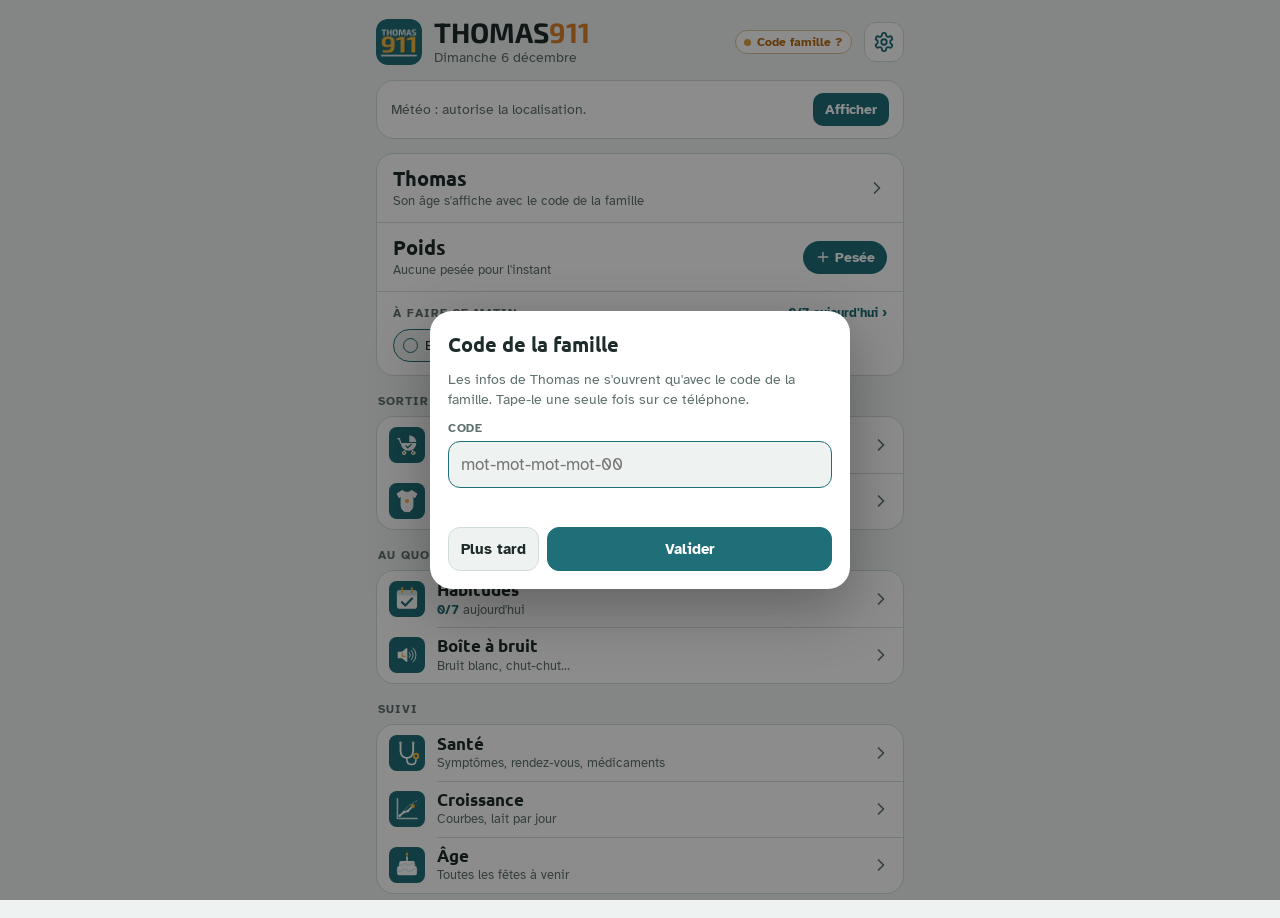
==== index.html @ 3ed64a93 "Accueil : écrans en listes compactes, icône à gauche Chaque rubrique (Sortir, Au quotidien, Suivi) d" ====
<!doctype html>
<html lang="fr">
<head>
<meta charset="utf-8">
<!-- Data only goes to the family's Supabase project and the weather service; no page address leaks to the sites it links to;
     search engines are asked not to index the app -->
<meta http-equiv="Content-Security-Policy" content="default-src 'self'; script-src 'self' 'unsafe-inline'; style-src 'self' 'unsafe-inline'; img-src 'self' data: blob:; font-src 'self'; connect-src 'self' https://vvkkxphkyjejyhbcdcuw.supabase.co https://api.open-meteo.com; media-src 'self' blob: data:; worker-src 'self'; manifest-src 'self'; object-src 'none'; base-uri 'self'; form-action 'self'">
<meta name="referrer" content="no-referrer">
<meta name="robots" content="noindex, nofollow">
<meta name="viewport" content="width=device-width, initial-scale=1, maximum-scale=1, user-scalable=no, viewport-fit=cover">
<meta name="theme-color" content="#EEF3F1" media="(prefers-color-scheme: light)">
<meta name="theme-color" content="#111A19" media="(prefers-color-scheme: dark)">
<meta name="mobile-web-app-capable" content="yes">
<meta name="apple-mobile-web-app-capable" content="yes">
<meta name="apple-mobile-web-app-title" content="THOMAS911">
<link rel="manifest" href="manifest.webmanifest">
<link rel="icon" href="icon-192.png">
<link rel="apple-touch-icon" href="apple-touch-icon.png">
<!-- iPhone launch screens (taken when the app is added to the home screen) -->
<link rel="apple-touch-startup-image" media="(device-width: 440px) and (device-height: 956px) and (-webkit-device-pixel-ratio: 3) and (orientation: portrait) and (prefers-color-scheme: light)" href="splash/splash-440x956@3-light.png">
<link rel="apple-touch-startup-image" media="(device-width: 440px) and (device-height: 956px) and (-webkit-device-pixel-ratio: 3) and (orientation: portrait) and (prefers-color-scheme: dark)" href="splash/splash-440x956@3-dark.png">
<link rel="apple-touch-startup-image" media="(device-width: 430px) and (device-height: 932px) and (-webkit-device-pixel-ratio: 3) and (orientation: portrait) and (prefers-color-scheme: light)" href="splash/splash-430x932@3-light.png">
<link rel="apple-touch-startup-image" media="(device-width: 430px) and (device-height: 932px) and (-webkit-device-pixel-ratio: 3) and (orientation: portrait) and (prefers-color-scheme: dark)" href="splash/splash-430x932@3-dark.png">
<link rel="apple-touch-startup-image" media="(device-width: 402px) and (device-height: 874px) and (-webkit-device-pixel-ratio: 3) and (orientation: portrait) and (prefers-color-scheme: light)" href="splash/splash-402x874@3-light.png">
<link rel="apple-touch-startup-image" media="(device-width: 402px) and (device-height: 874px) and (-webkit-device-pixel-ratio: 3) and (orientation: portrait) and (prefers-color-scheme: dark)" href="splash/splash-402x874@3-dark.png">
<link rel="apple-touch-startup-image" media="(device-width: 393px) and (device-height: 852px) and (-webkit-device-pixel-ratio: 3) and (orientation: portrait) and (prefers-color-scheme: light)" href="splash/splash-393x852@3-light.png">
<link rel="apple-touch-startup-image" media="(device-width: 393px) and (device-height: 852px) and (-webkit-device-pixel-ratio: 3) and (orientation: portrait) and (prefers-color-scheme: dark)" href="splash/splash-393x852@3-dark.png">
<link rel="apple-touch-startup-image" media="(device-width: 428px) and (device-height: 926px) and (-webkit-device-pixel-ratio: 3) and (orientation: portrait) and (prefers-color-scheme: light)" href="splash/splash-428x926@3-light.png">
<link rel="apple-touch-startup-image" media="(device-width: 428px) and (device-height: 926px) and (-webkit-device-pixel-ratio: 3) and (orientation: portrait) and (prefers-color-scheme: dark)" href="splash/splash-428x926@3-dark.png">
<link rel="apple-touch-startup-image" media="(device-width: 390px) and (device-height: 844px) and (-webkit-device-pixel-ratio: 3) and (orientation: portrait) and (prefers-color-scheme: light)" href="splash/splash-390x844@3-light.png">
<link rel="apple-touch-startup-image" media="(device-width: 390px) and (device-height: 844px) and (-webkit-device-pixel-ratio: 3) and (orientation: portrait) and (prefers-color-scheme: dark)" href="splash/splash-390x844@3-dark.png">
<link rel="apple-touch-startup-image" media="(device-width: 375px) and (device-height: 812px) and (-webkit-device-pixel-ratio: 3) and (orientation: portrait) and (prefers-color-scheme: light)" href="splash/splash-375x812@3-light.png">
<link rel="apple-touch-startup-image" media="(device-width: 375px) and (device-height: 812px) and (-webkit-device-pixel-ratio: 3) and (orientation: portrait) and (prefers-color-scheme: dark)" href="splash/splash-375x812@3-dark.png">
<link rel="apple-touch-startup-image" media="(device-width: 414px) and (device-height: 896px) and (-webkit-device-pixel-ratio: 3) and (orientation: portrait) and (prefers-color-scheme: light)" href="splash/splash-414x896@3-light.png">
<link rel="apple-touch-startup-image" media="(device-width: 414px) and (device-height: 896px) and (-webkit-device-pixel-ratio: 3) and (orientation: portrait) and (prefers-color-scheme: dark)" href="splash/splash-414x896@3-dark.png">
<link rel="apple-touch-startup-image" media="(device-width: 414px) and (device-height: 896px) and (-webkit-device-pixel-ratio: 2) and (orientation: portrait) and (prefers-color-scheme: light)" href="splash/splash-414x896@2-light.png">
<link rel="apple-touch-startup-image" media="(device-width: 414px) and (device-height: 896px) and (-webkit-device-pixel-ratio: 2) and (orientation: portrait) and (prefers-color-scheme: dark)" href="splash/splash-414x896@2-dark.png">
<link rel="apple-touch-startup-image" media="(device-width: 375px) and (device-height: 667px) and (-webkit-device-pixel-ratio: 2) and (orientation: portrait) and (prefers-color-scheme: light)" href="splash/splash-375x667@2-light.png">
<link rel="apple-touch-startup-image" media="(device-width: 375px) and (device-height: 667px) and (-webkit-device-pixel-ratio: 2) and (orientation: portrait) and (prefers-color-scheme: dark)" href="splash/splash-375x667@2-dark.png">
<link rel="stylesheet" href="common.css">
<title>THOMAS911</title>
<style>
.brand { display: flex; align-items: center; gap: 12px; padding-top: 4px; }
.brand img { width: 46px; height: 46px; border-radius: 12px; flex: none; }
/* Name as a logo: THOMAS911 in one word, the colour change sets 911 apart */
.brand h1 { font-family: "Exo 2", system-ui, sans-serif; font-weight: 700; font-size: 1.75rem; line-height: 1.05; margin: 0; white-space: nowrap; }
.brand h1 b { color: #d9822b; font-weight: inherit; }
.brand p { margin: 2px 0 0; color: var(--muted); font-size: 0.85rem; }
.brand p::first-letter { text-transform: uppercase; }
.brand .sync-slot { margin-left: auto; display: flex; }
.gear { width: 40px; height: 40px; border-radius: 12px; display: inline-flex; align-items: center; justify-content: center; flex: none;
  color: var(--accent); background: var(--surface); border: 1px solid var(--line); }
.gear svg { width: 22px; height: 22px; }

/* Celebration day banner */
:root { --gold-soft: #fbead2; }
@media (prefers-color-scheme: dark) { :root:not([data-theme="light"]) { --gold-soft: #3a2e1a; } }
:root[data-theme="dark"] { --gold-soft: #3a2e1a; }
.fete { display: flex; align-items: center; gap: 14px; color: inherit; text-decoration: none; padding: 14px 16px;
  background: linear-gradient(135deg, var(--gold-soft), var(--accent-soft)); border-color: transparent; }
.fete img { width: 46px; height: 46px; flex: none; animation: wiggle 2.4s ease-in-out infinite; }
.fete .txt { flex: 1; min-width: 0; }
.fete b { display: block; font-family: var(--font-display); font-weight: 800; font-size: 1.1rem; line-height: 1.2; }
.fete span { color: var(--muted); font-size: 0.85rem; }
@keyframes wiggle { 0%, 70%, 100% { transform: rotate(0); } 76% { transform: rotate(-9deg); } 84% { transform: rotate(8deg); } 92% { transform: rotate(-4deg); } }
@media (prefers-reduced-motion: reduce) { .fete img { animation: none; } }

/* Weather, one line (the full forecast is one tap away) */
.wx { display: block; color: inherit; text-decoration: none; padding: 12px 14px; }
.wx-row { display: flex; align-items: center; gap: 12px; }
.wx-row svg.ic { width: 36px; height: 36px; color: var(--accent); stroke-width: 1.7; flex: none; }
.wx-temp { font-family: var(--font-display); font-weight: 800; font-size: 1.9rem; line-height: 1; font-variant-numeric: tabular-nums; }
.wx-txt { flex: 1; min-width: 0; line-height: 1.25; }
.wx-txt b { display: block; font-size: 0.95rem; }
.wx-txt span { color: var(--muted); font-size: 0.8rem; font-variant-numeric: tabular-nums; }
.wx .go { width: 20px; height: 20px; color: var(--muted); flex: none; }
.alerts { display: flex; flex-direction: column; gap: 4px; margin-top: 10px; }
.alerts:empty { display: none; }
.alert { display: flex; align-items: center; gap: 8px; padding: 7px 10px; border-radius: 10px; background: var(--accent-soft);
  color: var(--accent); font-weight: 700; font-size: 0.84rem; }
.alert svg { width: 17px; height: 17px; flex: none; }
.alert span { font-weight: 400; color: var(--muted); }
.wx-empty { display: flex; align-items: center; justify-content: space-between; gap: 10px; color: var(--muted); font-size: 0.88rem; }
.wx-empty button { font: inherit; font-weight: 700; color: var(--accent-ink); background: var(--accent); border: 0; border-radius: 10px; padding: 8px 12px; flex: none; }

/* Thomas today */
.now { display: flex; flex-direction: column; gap: 0; padding: 0; overflow: hidden; }
.now > * { padding: 13px 16px; }
.now > * + * { border-top: 1px solid var(--line); }
.now a.row { display: flex; align-items: center; gap: 12px; color: inherit; text-decoration: none; }
.now .row .txt { flex: 1; min-width: 0; }
.now .big { display: block; font-family: var(--font-display); font-weight: 800; font-size: 1.25rem; line-height: 1.15; }
.now .sub { display: block; color: var(--muted); font-size: 0.84rem; margin-top: 2px; font-variant-numeric: tabular-nums; }
.now .sub b { color: var(--accent); }
.now .pct { font-family: var(--font-display); font-weight: 800; font-size: 0.9rem; color: var(--accent); background: var(--accent-soft); border-radius: 999px; padding: 2px 9px; margin-left: 6px; vertical-align: 2px; }
.now .wrow { display: flex; align-items: center; gap: 12px; }
.now .wrow > a.txt { color: inherit; text-decoration: none; flex: 1; min-width: 0; }
.now .go { width: 20px; height: 20px; color: var(--muted); flex: none; }
.weigh { font: inherit; font-weight: 800; font-size: 0.85rem; color: var(--accent-ink); background: var(--accent); border-radius: 999px; padding: 8px 12px;
  text-decoration: none; display: inline-flex; align-items: center; gap: 4px; flex: none; }
.weigh svg { width: 16px; height: 16px; }
.todo-head { display: flex; justify-content: space-between; align-items: baseline; gap: 8px; }
.todo-head .label { margin: 0; }
.todo-head a { font-size: 0.8rem; font-weight: 700; color: var(--accent); text-decoration: none; }
.todo { display: flex; flex-wrap: wrap; gap: 6px; margin-top: 8px; }
.todo button { font: inherit; font-size: 0.88rem; color: var(--ink); background: var(--bg); border: 1.5px solid var(--accent); border-radius: 999px;
  padding: 7px 12px 7px 9px; display: inline-flex; align-items: center; gap: 7px; cursor: pointer; transition: background .15s, color .15s, opacity .3s, transform .3s; }
.todo button::before { content: ""; width: 15px; height: 15px; border-radius: 50%; border: 1.5px solid var(--accent); flex: none; box-sizing: border-box; }
.todo button small { font-size: 0.75rem; color: var(--muted); margin-left: 2px; }
.todo button.late small { color: #b36b12; font-weight: 700; }
.todo button.done { background: var(--accent); color: var(--accent-ink); }
.todo button.done small { color: var(--accent-ink); }
.todo button.done::before { background: var(--accent-ink); border-color: var(--accent-ink); }
.todo button.gone { opacity: 0; transform: scale(.9); }
.alldone { color: var(--muted); font-size: 0.88rem; margin-top: 6px; }
.alldone b { color: var(--accent); }

/* Screens, by kind of moment: one card per moment, one row per screen (its icon on the left, what it says on the right),
   rows parted by a thin line that starts after the icons */
.group { font-size: 0.72rem; font-weight: 700; text-transform: uppercase; letter-spacing: 0.08em; color: var(--muted); margin: 4px 2px -6px; }
.list { padding: 0; overflow: hidden; }
.tile { display: flex; align-items: center; gap: 12px; color: inherit; text-decoration: none; padding: 9px 12px; position: relative; transition: background .15s; }
.tile + .tile::before { content: ""; position: absolute; top: 0; left: 60px; right: 0; border-top: 1px solid var(--line); }
.tile .ico { width: 36px; height: 36px; flex: none; }
.tile > span { flex: 1; min-width: 0; }
.tile .go { width: 20px; height: 20px; color: var(--muted); flex: none; }
.tile strong { display: block; font-family: var(--font-display); font-weight: 800; font-size: 1.05rem; line-height: 1.15; }
.tile .sub { display: block; color: var(--muted); font-size: 0.8rem; line-height: 1.3; margin-top: 2px; font-variant-numeric: tabular-nums; }
.tile .sub b { color: var(--accent); }
.now a.row:active { transform: scale(0.985); }
.tile:active { background: color-mix(in srgb, var(--accent) 12%, transparent); }
.now .sub b.late { color: #b36b12; }
@media (prefers-color-scheme: dark) { :root:not([data-theme="light"]) .now .sub b.late { color: #f0b860; } }
</style>
</head>
<body>
<div class="wrap">
  <header class="brand">
    <img src="icon-192.png" alt="">
    <div>
      <h1 class="logo" aria-label="THOMAS911">THOMAS<b>911</b></h1>
      <p id="today"></p>
    </div>
    <span class="sync-slot"></span>
    <a class="gear" href="reglages.html" aria-label="Réglages"><svg class="i" viewBox="0 0 24 24" aria-hidden="true"><path d="M12.2 2h-.4a2 2 0 0 0-2 2v.2a2 2 0 0 1-1 1.7l-.4.3a2 2 0 0 1-2 0l-.2-.1a2 2 0 0 0-2.7.7l-.2.4a2 2 0 0 0 .7 2.7l.2.1a2 2 0 0 1 1 1.7v.5a2 2 0 0 1-1 1.8l-.2.1a2 2 0 0 0-.7 2.7l.2.4a2 2 0 0 0 2.7.7l.2-.1a2 2 0 0 1 2 0l.4.3a2 2 0 0 1 1 1.7v.2a2 2 0 0 0 2 2h.4a2 2 0 0 0 2-2v-.2a2 2 0 0 1 1-1.7l.4-.3a2 2 0 0 1 2 0l.2.1a2 2 0 0 0 2.7-.7l.2-.4a2 2 0 0 0-.7-2.7l-.2-.1a2 2 0 0 1-1-1.8v-.5a2 2 0 0 1 1-1.7l.2-.1a2 2 0 0 0 .7-2.7l-.2-.4a2 2 0 0 0-2.7-.7l-.2.1a2 2 0 0 1-2 0l-.4-.3a2 2 0 0 1-1-1.7V4a2 2 0 0 0-2-2Z M12 15a3 3 0 1 0 0-6 3 3 0 0 0 0 6Z"/></svg></a>
  </header>

  <a class="card fete" id="fete" href="age.html#fete" hidden></a>

  <a class="card wx" id="wxCard" href="meteo.html" aria-live="polite">
    <div class="wx-empty" id="wxEmpty">
      <span>Météo : autorise la localisation.</span>
      <button type="button" id="wxAsk">Afficher</button>
    </div>
    <div id="wxBody" hidden>
      <div class="wx-row">
        <span id="wxIcon"></span>
        <span class="wx-temp" id="wxTemp"></span>
        <span class="wx-txt"><b id="wxDesc"></b><span id="wxSub"></span></span>
        <svg class="i go" viewBox="0 0 24 24" aria-hidden="true"><path d="M9 18l6-6-6-6"/></svg>
      </div>
      <div class="alerts" id="wxAlerts"></div>
    </div>
  </a>

  <section class="card now" aria-label="Thomas aujourd'hui">
    <a class="row" href="age.html">
      <span class="txt"><span class="big" id="ageBig"></span><span class="sub" id="ageSub"></span></span>
      <svg class="i go" viewBox="0 0 24 24" aria-hidden="true"><path d="M9 18l6-6-6-6"/></svg>
    </a>
    <div class="wrow">
      <a class="txt" href="croissance.html"><span class="big" id="wBig">Poids</span><span class="sub" id="wSub">Aucune pesée pour l'instant</span></a>
      <a class="weigh" href="croissance.html#pesee" data-buzz><svg class="i" viewBox="0 0 24 24" aria-hidden="true"><path d="M12 5v14M5 12h14"/></svg>Pesée</a>
    </div>
    <div class="wrow" id="hRow" hidden>
      <a class="txt" href="sante.html"><span class="big" id="hBig"></span><span class="sub" id="hSub"></span></a>
      <a class="weigh" id="hNote" href="sante.html#noter" data-buzz><svg class="i" viewBox="0 0 24 24" aria-hidden="true"><path d="M12 5v14M5 12h14"/></svg>Noter</a>
    </div>
    <div>
      <div class="todo-head"><div class="label" id="todoTitle">À faire</div><a href="habitudes.html" id="todoCount"></a></div>
      <div class="todo" id="todo"></div>
      <p class="alldone" id="allDone" hidden></p>
    </div>
  </section>

  <div class="group">Sortir</div>
  <div class="card list">
    <a class="tile" href="checklist.html"><img class="ico" src="icon-poussette.svg" alt=""><span><strong>Checklist</strong><span class="sub" id="checkSub">Avant de partir</span></span><svg class="i go" viewBox="0 0 24 24" aria-hidden="true"><path d="M9 18l6-6-6-6"/></svg></a>
    <a class="tile" href="habiller.html"><img class="ico" src="icon-habiller.svg" alt=""><span><strong>Habiller</strong><span class="sub">Dedans, dodo, dehors</span></span><svg class="i go" viewBox="0 0 24 24" aria-hidden="true"><path d="M9 18l6-6-6-6"/></svg></a>
  </div>
  <div class="group">Au quotidien</div>
  <div class="card list">
    <a class="tile" href="habitudes.html"><img class="ico" src="icon-habitudes.svg" alt=""><span><strong>Habitudes</strong><span class="sub" id="habSub">Bouche, rééducation, bain</span></span><svg class="i go" viewBox="0 0 24 24" aria-hidden="true"><path d="M9 18l6-6-6-6"/></svg></a>
    <a class="tile" href="bruit.html"><img class="ico" src="icon-bruit.svg" alt=""><span><strong>Boîte à bruit</strong><span class="sub" id="noiseSub">Bruit blanc, chut-chut…</span></span><svg class="i go" viewBox="0 0 24 24" aria-hidden="true"><path d="M9 18l6-6-6-6"/></svg></a>
  </div>
  <div class="group">Suivi</div>
  <div class="card list">
    <a class="tile" href="sante.html"><img class="ico" src="icon-sante.svg" alt=""><span><strong>Santé</strong><span class="sub" id="santeSub">Symptômes, rendez-vous, médicaments</span></span><svg class="i go" viewBox="0 0 24 24" aria-hidden="true"><path d="M9 18l6-6-6-6"/></svg></a>
    <a class="tile" href="croissance.html"><img class="ico" src="icon-croissance.svg" alt=""><span><strong>Croissance</strong><span class="sub">Courbes, lait par jour</span></span><svg class="i go" viewBox="0 0 24 24" aria-hidden="true"><path d="M9 18l6-6-6-6"/></svg></a>
    <a class="tile" href="age.html"><img class="ico" src="icon-age.svg" alt=""><span><strong>Âge</strong><span class="sub">Toutes les fêtes à venir</span></span><svg class="i go" viewBox="0 0 24 24" aria-hidden="true"><path d="M9 18l6-6-6-6"/></svg></a>
  </div>
</div>

<script src="config.js"></script>
<script src="famille.js"></script>
<script src="pastille.js"></script>
<script src="sync.js"></script>
<script src="weather.js"></script>
<script src="habits.js"></script>
<script src="thomas.js"></script>
<script src="who-boys.js"></script>
<script src="growth.js"></script>
<script src="sante.js"></script>
<script>
const $ = (id) => document.getElementById(id);
const nf = Growth.nf;

// ---------- Thomas today: age and next party, last weight, what's left to tick ----------
function renderAge() {
  if (!Thomas.known) { // the date of birth comes with the family code
    $("ageBig").textContent = "Thomas"; $("ageSub").textContent = "Son âge s'affiche avec le code de la famille"; $("fete").hidden = true; return;
  }
  const a = Thomas.age(), n = Thomas.upcoming(1)[0], inDays = Thomas.daysBetween(Thomas.today(), n.day);
  $("ageBig").textContent = `Thomas a ${a.text.days}`;
  $("ageSub").innerHTML = `<b>${Thomas.short()}</b> · ${n.title} ${inDays === 1 ? "demain" : `dans ${inDays} jours`}`;
  const list = Thomas.on();
  $("fete").hidden = !list.length;
  if (list.length) $("fete").innerHTML = `<img src="icon-age.svg" alt=""><span class="txt"><b>Aujourd'hui, Thomas a ${list.map((m) => m.title).join(" et ")} !</b>
    <span>Touche pour célébrer</span></span><svg class="i go" viewBox="0 0 24 24" aria-hidden="true"><path d="M9 18l6-6-6-6"/></svg>`;
}
function renderWeight() {
  const pts = Growth.weights(Growth.rows()), last = pts.at(-1);
  if (!last) return;
  // The trend over about a week (several weighings), else the gain since the weighing before
  const t = Growth.headline(Growth.trends(pts)), g = t ? { g: t.g, days: t.nominal ? t.days : t.span } : Growth.gainOf(pts, pts.length - 1);
  $("wBig").innerHTML = `${nf(last.v, 3)} kg${last.z == null ? "" : `<span class="pct">${Growth.pctText(last.z)}</span>`}`;
  $("wSub").innerHTML = (g ? `<b>${g.g >= 0 ? "+" : "−"}${nf(Math.abs(g.g))} g/j</b> sur ${Math.max(1, Math.round(g.days))} j · ` : "")
    + `pesé le ${Thomas.fmtDay(last.day, { day: "numeric", month: "short" })}` + (last.row._pending ? " · en attente d'envoi" : "");
}
Growth.onChange(renderWeight);

// Habits of the moment (this slot) and the vitamin D, checkable right here
const NAMES = { bouche: "Exercices de bouche", perinee: "Rééducation", vitd: "Vitamine D", bain: "Bain" };
const MOMENT = { matin: "ce matin", midi: "ce midi", soir: "ce soir" };
function todoLabel(k) {
  if (k !== "bain") return NAMES[k.split("-")[0]];
  const d = Habits.bathAgo();
  return `Bain<small>${d === null ? "pas noté depuis 2 semaines" : `dernier il y a ${d} jours`}</small>`;
}
function renderTodo() {
  const day = Habits.today(), slot = Habits.slotNow(), { done, total } = Habits.progress();
  const left = Habits.left();
  $("todoTitle").textContent = `À faire ${MOMENT[slot]}`;
  $("todoCount").textContent = `${done}/${total} aujourd'hui ›`;
  $("habSub").innerHTML = done >= total ? "<b>Tout est fait</b> aujourd'hui" : `<b>${done}/${total}</b> aujourd'hui`;
  $("todo").innerHTML = left.map((k) => `<button type="button" data-k="${k}"${k === "bain" && Habits.bathAgo() >= 3 ? ' class="late"' : ""}>${todoLabel(k)}</button>`).join("");
  $("allDone").hidden = !!left.length;
  $("allDone").innerHTML = `<b>Tout est fait ${MOMENT[slot]}.</b> Bravo !`;
}
$("todo").addEventListener("click", (e) => {
  const b = e.target.closest("button[data-k]"); if (!b || b.classList.contains("done")) return;
  window.buzz && buzz();
  b.classList.add("done");
  setTimeout(() => b.classList.add("gone"), 350);
  setTimeout(() => Habits.set(Habits.today(), b.dataset.k, true), 650); // re-renders without it
});
Habits.onChange(renderTodo);

// Health (sante.js): what's going on, the next doses, an appointment soon
function renderHealth() {
  const now = Date.now(), open = Sante.openProblems(), meds = Sante.meds().filter((m) => Sante.isActive(m));
  const soon = Sante.upcoming(now).filter((r) => Date.parse(r.le) < now + 2 * Sante.DAY);
  const at = (t, tz) => { const day = Sante.dayOf(t, tz), rel = Sante.relDay(day); return `${rel === "aujourd'hui" ? "" : `${rel} `}${Sante.fmtTime(t, tz)}`; };
  const doses = meds.map((m) => [m, Sante.nextDose(m, now)]).filter(([, n]) => n).sort((a, b) => a[1].at - b[1].at).slice(0, 2)
    .map(([m, n]) => n.kind === "possible" ? `${esc(m.nom)} possible ${n.at <= now ? "maintenant" : `dès ${at(n.at, m.fuseau)}`}`
      : n.at <= now ? `<b class="late">${esc(m.nom)} à donner</b>` : `${esc(m.nom)} à ${at(n.at, m.fuseau)}`);
  const rdv = soon.map((r) => `${Sante.rdvTitle(r)} ${at(Date.parse(r.le), r.fuseau)}`).map(esc).slice(0, 1);
  $("hRow").hidden = !open.length && !meds.length && !soon.length;
  if (!$("hRow").hidden) {
    const p = open[0];
    $("hBig").textContent = p ? `${Sante.nameOf(p)} · jour ${Sante.dayNumber(p)}` : meds.length ? meds[0].nom : "Rendez-vous";
    const last = p && Sante.notesOf(p.id).at(-1);
    $("hSub").innerHTML = [...doses, ...rdv].join(" · ") || (last ? `Noté ${at(Date.parse(last.le), last.fuseau)}` : "Rien noté encore");
    $("hNote").hidden = !p;
    $("hNote").href = p ? `sante.html#noter/${p.id}` : "sante.html#noter";
  }
  const next = Sante.upcoming(now)[0];
  $("santeSub").innerHTML = open.length ? `<b>${esc(open.map((p) => Sante.nameOf(p)).join(", "))}</b> en cours`
    : next ? `Prochain rendez-vous : ${esc(Sante.rdvTitle(next))}, ${Sante.fmtDay(Sante.dayOf(next.le, next.fuseau), { weekday: undefined })}` : "Symptômes, rendez-vous, médicaments";
}
const esc = (s) => String(s == null ? "" : s).replace(/[&<>"]/g, (c) => ({ "&": "&amp;", "<": "&lt;", ">": "&gt;", '"': "&quot;" })[c]);
Sante.onChange(renderHealth);

// Other screens' state, kept on this phone
const SOUND_NAMES = { blanc: "Bruit blanc", rose: "Bruit rose", brun: "Bruit brun", chut: "Chut-chut", coeur: "Battements de cœur", ventre: "Ventre de maman",
  pluie: "Pluie", vagues: "Vagues", seche: "Sèche-cheveux", ventilo: "Ventilateur", aspi: "Aspirateur" };
function renderLocal() {
  try {
    const p = JSON.parse(localStorage.getItem("sortie-bebe-progress"));
    if (p && p.total) $("checkSub").innerHTML = p.done >= p.total ? "<b>Prêt !</b> Tout est dans le sac" : `<b>${p.done}/${p.total}</b> dans le sac`;
  } catch (e) {}
  try { const s = JSON.parse(localStorage.getItem("thomas911-bruit")); if (s && SOUND_NAMES[s.sound]) $("noiseSub").textContent = `Dernier : ${SOUND_NAMES[s.sound]}`; } catch (e) {}
}

function renderAll() {
  $("today").textContent = new Date().toLocaleDateString("fr-CA", { weekday: "long", day: "numeric", month: "long" });
  renderAge(); renderWeight(); renderTodo(); renderHealth(); renderLocal();
}
renderAll();
Habits.refresh();
Growth.load();
document.addEventListener("visibilitychange", () => { if (document.visibilityState === "visible") { renderAll(); Growth.load(); } });

// ---------- Weather, one line ----------
Wx.onUpdate((w) => {
  const [icon, label] = Wx.kind(w.code, w.day);
  const t = Math.round(w.temp), feels = typeof w.feels === "number" ? Math.round(w.feels) : null;
  $("wxIcon").innerHTML = Wx.svg(Wx.PATHS[icon]).replace("<svg", '<svg class="ic"');
  $("wxTemp").textContent = `${t}°`;
  $("wxDesc").textContent = label + (feels !== null && feels !== t ? ` · ressenti ${feels}°` : "");
  const range = Wx.range(w);
  const today = w.daily && w.daily.find(([date]) => date === Wx.localNow(w).day);
  $("wxSub").textContent = range ? `↓ ${range[0]}°  ↑ ${range[1]}° d'ici ${Wx.UNTIL} h`
    : today ? `Aujourd'hui ↓ ${Math.round(today[3])}°  ↑ ${Math.round(today[2])}°` : "Prévisions sur 10 jours";
  $("wxAlerts").innerHTML = Wx.alerts(w).map(([path, text, detail]) =>
    `<div class="alert">${Wx.svg(path)}${text} <span>${detail}</span></div>`).join("");
  $("wxEmpty").hidden = true;
  $("wxBody").hidden = false;
});
$("wxAsk").addEventListener("click", (e) => { e.preventDefault(); Wx.refresh(); });
Wx.refresh();
</script>
<script src="app.js"></script>
</body>
</html>
---- common.css ----
/* Shared by every page. Two type families: Ubuntu for titles and numbers, Atkinson Hyperlegible for text
   (Exo 2 only draws the THOMAS911 logo). */
/* Ubuntu Medium serves weights up to 600 (page titles), Ubuntu Bold 700 and up (numbers, tile names) */
@font-face { font-family: "Ubuntu"; font-weight: 400 600; font-display: block; src: url(fonts/ubuntu-latin-500-normal.woff2) format("woff2"); }
@font-face { font-family: "Ubuntu"; font-weight: 700 900; font-display: block; src: url(fonts/ubuntu-latin-700-normal.woff2) format("woff2"); }
/* Logo font: Exo 2 Bold */
@font-face { font-family: "Exo 2"; font-weight: 700; font-display: block; src: url(fonts/exo-2-latin-700-normal.woff2) format("woff2"); }
@font-face { font-family: "Atkinson Hyperlegible"; font-weight: 400; font-display: block; src: url(fonts/atkinson-hyperlegible-latin-400-normal.woff2) format("woff2"); }
@font-face { font-family: "Atkinson Hyperlegible"; font-weight: 700; font-display: block; src: url(fonts/atkinson-hyperlegible-latin-700-normal.woff2) format("woff2"); }
html, body { margin: 0; -webkit-tap-highlight-color: transparent; -webkit-user-select: none; user-select: none; overscroll-behavior: none; }
:root {
  --bg: #eef3f1;
  --surface: #ffffff;
  --ink: #1d2b2a;
  --muted: #5d706d;
  --line: #cfdcd8;
  --group: #e1ebe8;
  --accent: #1f6f78;
  --accent-ink: #ffffff;
  --accent-soft: #d7e9ea;
  --font-display: "Ubuntu", "Avenir Next", system-ui, sans-serif;
  --font-body: "Atkinson Hyperlegible", system-ui, -apple-system, sans-serif;
}
@media (prefers-color-scheme: dark) {
  :root:not([data-theme="light"]) {
    --bg: #111a19; --surface: #1a2624; --ink: #e4eeeb; --muted: #93a8a4;
    --line: #2f403d; --group: #162120; --accent: #5fb8bf; --accent-ink: #0c1716; --accent-soft: #1d3436;
    color-scheme: dark;
  }
}
:root[data-theme="dark"] {
  --bg: #111a19; --surface: #1a2624; --ink: #e4eeeb; --muted: #93a8a4;
  --line: #2f403d; --group: #162120; --accent: #5fb8bf; --accent-ink: #0c1716; --accent-soft: #1d3436;
  color-scheme: dark;
}
* { box-sizing: border-box; }
[hidden] { display: none !important; }
body { background: var(--bg); color: var(--ink); font-family: var(--font-body); font-size: 15px; }
.wrap { max-width: 560px; margin: 0 auto; padding: 14px 16px 24px; display: flex; flex-direction: column; gap: 14px; }
.card { background: var(--surface); border: 1px solid var(--line); border-radius: 18px; padding: 16px; }
.label { font-size: 0.72rem; font-weight: 700; text-transform: uppercase; letter-spacing: 0.08em; color: var(--muted); }
svg.i { width: 24px; height: 24px; flex: none; fill: none; stroke: currentColor; stroke-width: 2; stroke-linecap: round; stroke-linejoin: round; }

/* Page header with a back button (sub-pages) */
.top { display: flex; align-items: center; gap: 10px; }
.top h1 { font-family: var(--font-display); font-weight: 500; font-size: 1.3rem; margin: 0; line-height: 1.15; }
.back { display: inline-flex; align-items: center; justify-content: center; width: 40px; height: 40px; border-radius: 12px;
  color: var(--accent); background: var(--surface); border: 1px solid var(--line); text-decoration: none; flex: none; }
.back svg { width: 22px; height: 22px; }

/* Sync status, at the right of the page header */
.sync-pill { margin-left: auto; flex: none; display: inline-flex; align-items: center; gap: 6px; font-size: 0.75rem; font-weight: 700;
  color: var(--muted); white-space: nowrap; padding: 4px 9px 4px 8px; border-radius: 999px; background: var(--surface); border: 1px solid var(--line); }
.sync-pill::before { content: ""; width: 7px; height: 7px; border-radius: 50%; background: var(--muted); }
.sync-pill.ok::before { background: #3fae6a; }
.sync-pill.off, .sync-pill.wait { color: #b36b12; border-color: color-mix(in srgb, #e0a040 45%, var(--line)); }
.sync-pill.off::before, .sync-pill.wait::before { background: #e0a040; }
.sync-pill.sync::before { animation: blink 1s ease-in-out infinite; }
.sync-pill.lock { color: #b36b12; border-color: color-mix(in srgb, #e0a040 45%, var(--line)); cursor: pointer; }
.sync-pill.lock::before { background: #e0a040; }
@keyframes blink { 50% { opacity: .3; } }
@media (prefers-color-scheme: dark) { :root:not([data-theme="light"]) .sync-pill.off, :root:not([data-theme="light"]) .sync-pill.wait, :root:not([data-theme="light"]) .sync-pill.lock { color: #f0b860; } }

/* Moving between screens: a short cross-fade instead of a blank reload (Chrome, Safari 18+) */
@view-transition { navigation: auto; }
::view-transition-old(root), ::view-transition-new(root) { animation-duration: .2s; }
@media (prefers-reduced-motion: reduce) { ::view-transition-group(*), ::view-transition-old(*), ::view-transition-new(*) { animation: none !important; } }
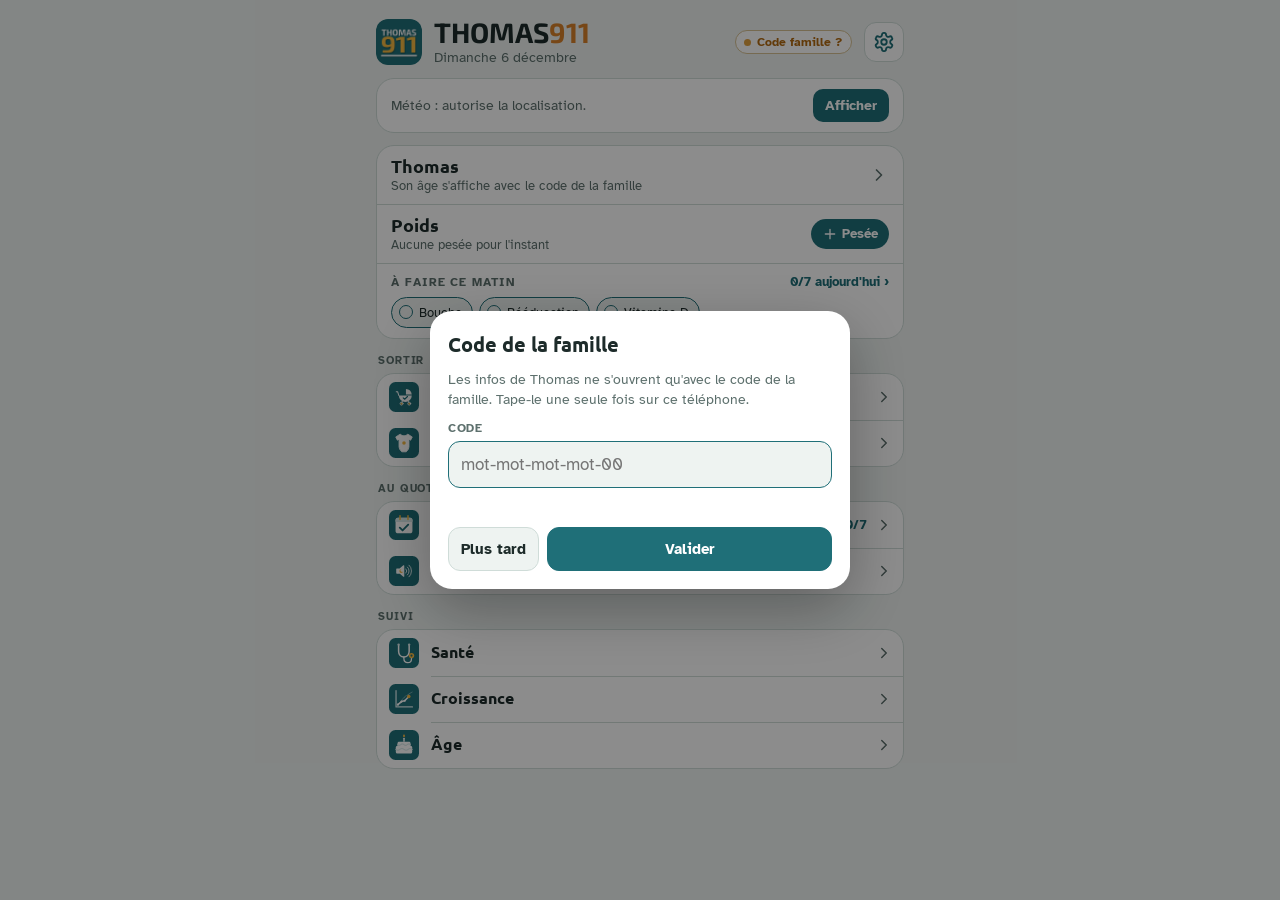
==== commit aa0a2051: "Accueil plus dense : une ligne par écran, textes raccourcis - Écrans : une seule ligne chacun (icône" ====
--- a/index.html
+++ b/index.html
@@ -66,7 +66,7 @@
 @media (prefers-reduced-motion: reduce) { .fete img { animation: none; } }
 
 /* Weather, one line (the full forecast is one tap away) */
-.wx { display: block; color: inherit; text-decoration: none; padding: 12px 14px; }
+.wx { display: block; color: inherit; text-decoration: none; padding: 10px 14px; }
 .wx-row { display: flex; align-items: center; gap: 12px; }
 .wx-row svg.ic { width: 36px; height: 36px; color: var(--accent); stroke-width: 1.7; flex: none; }
 .wx-temp { font-family: var(--font-display); font-weight: 800; font-size: 1.9rem; line-height: 1; font-variant-numeric: tabular-nums; }
@@ -85,27 +85,27 @@
 
 /* Thomas today */
 .now { display: flex; flex-direction: column; gap: 0; padding: 0; overflow: hidden; }
-.now > * { padding: 13px 16px; }
+.now > * { padding: 10px 14px; }
 .now > * + * { border-top: 1px solid var(--line); }
 .now a.row { display: flex; align-items: center; gap: 12px; color: inherit; text-decoration: none; }
 .now .row .txt { flex: 1; min-width: 0; }
-.now .big { display: block; font-family: var(--font-display); font-weight: 800; font-size: 1.25rem; line-height: 1.15; }
-.now .sub { display: block; color: var(--muted); font-size: 0.84rem; margin-top: 2px; font-variant-numeric: tabular-nums; }
+.now .big { display: block; font-family: var(--font-display); font-weight: 800; font-size: 1.12rem; line-height: 1.15; }
+.now .sub { display: block; color: var(--muted); font-size: 0.8rem; margin-top: 1px; font-variant-numeric: tabular-nums; }
 .now .sub b { color: var(--accent); }
 .now .pct { font-family: var(--font-display); font-weight: 800; font-size: 0.9rem; color: var(--accent); background: var(--accent-soft); border-radius: 999px; padding: 2px 9px; margin-left: 6px; vertical-align: 2px; }
 .now .wrow { display: flex; align-items: center; gap: 12px; }
 .now .wrow > a.txt { color: inherit; text-decoration: none; flex: 1; min-width: 0; }
 .now .go { width: 20px; height: 20px; color: var(--muted); flex: none; }
-.weigh { font: inherit; font-weight: 800; font-size: 0.85rem; color: var(--accent-ink); background: var(--accent); border-radius: 999px; padding: 8px 12px;
+.weigh { font: inherit; font-weight: 800; font-size: 0.82rem; color: var(--accent-ink); background: var(--accent); border-radius: 999px; padding: 7px 11px;
   text-decoration: none; display: inline-flex; align-items: center; gap: 4px; flex: none; }
 .weigh svg { width: 16px; height: 16px; }
 .todo-head { display: flex; justify-content: space-between; align-items: baseline; gap: 8px; }
 .todo-head .label { margin: 0; }
 .todo-head a { font-size: 0.8rem; font-weight: 700; color: var(--accent); text-decoration: none; }
-.todo { display: flex; flex-wrap: wrap; gap: 6px; margin-top: 8px; }
-.todo button { font: inherit; font-size: 0.88rem; color: var(--ink); background: var(--bg); border: 1.5px solid var(--accent); border-radius: 999px;
-  padding: 7px 12px 7px 9px; display: inline-flex; align-items: center; gap: 7px; cursor: pointer; transition: background .15s, color .15s, opacity .3s, transform .3s; }
-.todo button::before { content: ""; width: 15px; height: 15px; border-radius: 50%; border: 1.5px solid var(--accent); flex: none; box-sizing: border-box; }
+.todo { display: flex; flex-wrap: wrap; gap: 6px; margin-top: 7px; }
+.todo button { font: inherit; font-size: 0.84rem; color: var(--ink); background: var(--bg); border: 1.5px solid var(--accent); border-radius: 999px;
+  padding: 6px 10px 6px 7px; display: inline-flex; align-items: center; gap: 6px; cursor: pointer; transition: background .15s, color .15s, opacity .3s, transform .3s; }
+.todo button::before { content: ""; width: 14px; height: 14px; border-radius: 50%; border: 1.5px solid var(--accent); flex: none; box-sizing: border-box; }
 .todo button small { font-size: 0.75rem; color: var(--muted); margin-left: 2px; }
 .todo button.late small { color: #b36b12; font-weight: 700; }
 .todo button.done { background: var(--accent); color: var(--accent-ink); }
@@ -115,18 +115,19 @@
 .alldone { color: var(--muted); font-size: 0.88rem; margin-top: 6px; }
 .alldone b { color: var(--accent); }
 
-/* Screens, by kind of moment: one card per moment, one row per screen (its icon on the left, what it says on the right),
-   rows parted by a thin line that starts after the icons */
-.group { font-size: 0.72rem; font-weight: 700; text-transform: uppercase; letter-spacing: 0.08em; color: var(--muted); margin: 4px 2px -6px; }
+/* Screens, by kind of moment: one card per moment, one line per screen (its icon, its name, what's worth knowing on the
+   right), lines parted by a thin rule that starts after the icons */
+.wrap { gap: 12px; }
+.group { font-size: 0.7rem; font-weight: 700; text-transform: uppercase; letter-spacing: 0.08em; color: var(--muted); margin: 2px 2px -6px; }
 .list { padding: 0; overflow: hidden; }
-.tile { display: flex; align-items: center; gap: 12px; color: inherit; text-decoration: none; padding: 9px 12px; position: relative; transition: background .15s; }
-.tile + .tile::before { content: ""; position: absolute; top: 0; left: 60px; right: 0; border-top: 1px solid var(--line); }
-.tile .ico { width: 36px; height: 36px; flex: none; }
-.tile > span { flex: 1; min-width: 0; }
-.tile .go { width: 20px; height: 20px; color: var(--muted); flex: none; }
-.tile strong { display: block; font-family: var(--font-display); font-weight: 800; font-size: 1.05rem; line-height: 1.15; }
-.tile .sub { display: block; color: var(--muted); font-size: 0.8rem; line-height: 1.3; margin-top: 2px; font-variant-numeric: tabular-nums; }
-.tile .sub b { color: var(--accent); }
+.tile { display: flex; align-items: center; gap: 12px; color: inherit; text-decoration: none; padding: 8px 10px 8px 12px; position: relative; transition: background .15s; }
+.tile + .tile::before { content: ""; position: absolute; top: 0; left: 54px; right: 0; border-top: 1px solid var(--line); }
+.tile .ico { width: 30px; height: 30px; flex: none; }
+.tile strong { flex: 1; min-width: 0; font-family: var(--font-display); font-weight: 800; font-size: 0.98rem; line-height: 1.2;
+  white-space: nowrap; overflow: hidden; text-overflow: ellipsis; }
+.tile .val { max-width: 55%; color: var(--muted); font-size: 0.82rem; white-space: nowrap; overflow: hidden; text-overflow: ellipsis; font-variant-numeric: tabular-nums; }
+.tile .val b { color: var(--accent); }
+.tile .go { width: 18px; height: 18px; color: var(--muted); flex: none; margin-left: -4px; }
 .now a.row:active { transform: scale(0.985); }
 .tile:active { background: color-mix(in srgb, var(--accent) 12%, transparent); }
 .now .sub b.late { color: #b36b12; }
@@ -185,19 +186,19 @@
 
   <div class="group">Sortir</div>
   <div class="card list">
-    <a class="tile" href="checklist.html"><img class="ico" src="icon-poussette.svg" alt=""><span><strong>Checklist</strong><span class="sub" id="checkSub">Avant de partir</span></span><svg class="i go" viewBox="0 0 24 24" aria-hidden="true"><path d="M9 18l6-6-6-6"/></svg></a>
-    <a class="tile" href="habiller.html"><img class="ico" src="icon-habiller.svg" alt=""><span><strong>Habiller</strong><span class="sub">Dedans, dodo, dehors</span></span><svg class="i go" viewBox="0 0 24 24" aria-hidden="true"><path d="M9 18l6-6-6-6"/></svg></a>
+    <a class="tile" href="checklist.html"><img class="ico" src="icon-poussette.svg" alt=""><strong>Checklist</strong><span class="val" id="checkSub"></span><svg class="i go" viewBox="0 0 24 24" aria-hidden="true"><path d="M9 18l6-6-6-6"/></svg></a>
+    <a class="tile" href="habiller.html"><img class="ico" src="icon-habiller.svg" alt=""><strong>Habiller</strong><svg class="i go" viewBox="0 0 24 24" aria-hidden="true"><path d="M9 18l6-6-6-6"/></svg></a>
   </div>
   <div class="group">Au quotidien</div>
   <div class="card list">
-    <a class="tile" href="habitudes.html"><img class="ico" src="icon-habitudes.svg" alt=""><span><strong>Habitudes</strong><span class="sub" id="habSub">Bouche, rééducation, bain</span></span><svg class="i go" viewBox="0 0 24 24" aria-hidden="true"><path d="M9 18l6-6-6-6"/></svg></a>
-    <a class="tile" href="bruit.html"><img class="ico" src="icon-bruit.svg" alt=""><span><strong>Boîte à bruit</strong><span class="sub" id="noiseSub">Bruit blanc, chut-chut…</span></span><svg class="i go" viewBox="0 0 24 24" aria-hidden="true"><path d="M9 18l6-6-6-6"/></svg></a>
+    <a class="tile" href="habitudes.html"><img class="ico" src="icon-habitudes.svg" alt=""><strong>Habitudes</strong><span class="val" id="habSub"></span><svg class="i go" viewBox="0 0 24 24" aria-hidden="true"><path d="M9 18l6-6-6-6"/></svg></a>
+    <a class="tile" href="bruit.html"><img class="ico" src="icon-bruit.svg" alt=""><strong>Boîte à bruit</strong><span class="val" id="noiseSub"></span><svg class="i go" viewBox="0 0 24 24" aria-hidden="true"><path d="M9 18l6-6-6-6"/></svg></a>
   </div>
   <div class="group">Suivi</div>
   <div class="card list">
-    <a class="tile" href="sante.html"><img class="ico" src="icon-sante.svg" alt=""><span><strong>Santé</strong><span class="sub" id="santeSub">Symptômes, rendez-vous, médicaments</span></span><svg class="i go" viewBox="0 0 24 24" aria-hidden="true"><path d="M9 18l6-6-6-6"/></svg></a>
-    <a class="tile" href="croissance.html"><img class="ico" src="icon-croissance.svg" alt=""><span><strong>Croissance</strong><span class="sub">Courbes, lait par jour</span></span><svg class="i go" viewBox="0 0 24 24" aria-hidden="true"><path d="M9 18l6-6-6-6"/></svg></a>
-    <a class="tile" href="age.html"><img class="ico" src="icon-age.svg" alt=""><span><strong>Âge</strong><span class="sub">Toutes les fêtes à venir</span></span><svg class="i go" viewBox="0 0 24 24" aria-hidden="true"><path d="M9 18l6-6-6-6"/></svg></a>
+    <a class="tile" href="sante.html"><img class="ico" src="icon-sante.svg" alt=""><strong>Santé</strong><span class="val" id="santeSub"></span><svg class="i go" viewBox="0 0 24 24" aria-hidden="true"><path d="M9 18l6-6-6-6"/></svg></a>
+    <a class="tile" href="croissance.html"><img class="ico" src="icon-croissance.svg" alt=""><strong>Croissance</strong><svg class="i go" viewBox="0 0 24 24" aria-hidden="true"><path d="M9 18l6-6-6-6"/></svg></a>
+    <a class="tile" href="age.html"><img class="ico" src="icon-age.svg" alt=""><strong>Âge</strong><svg class="i go" viewBox="0 0 24 24" aria-hidden="true"><path d="M9 18l6-6-6-6"/></svg></a>
   </div>
 </div>
 
@@ -235,24 +236,25 @@
   const t = Growth.headline(Growth.trends(pts)), g = t ? { g: t.g, days: t.nominal ? t.days : t.span } : Growth.gainOf(pts, pts.length - 1);
   $("wBig").innerHTML = `${nf(last.v, 3)} kg${last.z == null ? "" : `<span class="pct">${Growth.pctText(last.z)}</span>`}`;
   $("wSub").innerHTML = (g ? `<b>${g.g >= 0 ? "+" : "−"}${nf(Math.abs(g.g))} g/j</b> sur ${Math.max(1, Math.round(g.days))} j · ` : "")
-    + `pesé le ${Thomas.fmtDay(last.day, { day: "numeric", month: "short" })}` + (last.row._pending ? " · en attente d'envoi" : "");
+    + Thomas.fmtDay(last.day, { day: "numeric", month: "short" }) + (last.row._pending ? " · à envoyer" : "");
 }
 Growth.onChange(renderWeight);
 
 // Habits of the moment (this slot) and the vitamin D, checkable right here
-const NAMES = { bouche: "Exercices de bouche", perinee: "Rééducation", vitd: "Vitamine D", bain: "Bain" };
+const NAMES = { bouche: "Bouche", perinee: "Rééducation", vitd: "Vitamine D", bain: "Bain" };
 const MOMENT = { matin: "ce matin", midi: "ce midi", soir: "ce soir" };
 function todoLabel(k) {
   if (k !== "bain") return NAMES[k.split("-")[0]];
+  // It only shows on bath night: how long since the last one only when it's late (3 days and more, in orange)
   const d = Habits.bathAgo();
-  return `Bain<small>${d === null ? "pas noté depuis 2 semaines" : `dernier il y a ${d} jours`}</small>`;
+  return d >= 3 ? `Bain<small>${d} j</small>` : "Bain";
 }
 function renderTodo() {
   const day = Habits.today(), slot = Habits.slotNow(), { done, total } = Habits.progress();
   const left = Habits.left();
   $("todoTitle").textContent = `À faire ${MOMENT[slot]}`;
   $("todoCount").textContent = `${done}/${total} aujourd'hui ›`;
-  $("habSub").innerHTML = done >= total ? "<b>Tout est fait</b> aujourd'hui" : `<b>${done}/${total}</b> aujourd'hui`;
+  $("habSub").innerHTML = done >= total ? "<b>Fait</b>" : `<b>${done}/${total}</b>`;
   $("todo").innerHTML = left.map((k) => `<button type="button" data-k="${k}"${k === "bain" && Habits.bathAgo() >= 3 ? ' class="late"' : ""}>${todoLabel(k)}</button>`).join("");
   $("allDone").hidden = !!left.length;
   $("allDone").innerHTML = `<b>Tout est fait ${MOMENT[slot]}.</b> Bravo !`;
@@ -271,22 +273,25 @@
   const now = Date.now(), open = Sante.openProblems(), meds = Sante.meds().filter((m) => Sante.isActive(m));
   const soon = Sante.upcoming(now).filter((r) => Date.parse(r.le) < now + 2 * Sante.DAY);
   const at = (t, tz) => { const day = Sante.dayOf(t, tz), rel = Sante.relDay(day); return `${rel === "aujourd'hui" ? "" : `${rel} `}${Sante.fmtTime(t, tz)}`; };
-  const doses = meds.map((m) => [m, Sante.nextDose(m, now)]).filter(([, n]) => n).sort((a, b) => a[1].at - b[1].at).slice(0, 2)
-    .map(([m, n]) => n.kind === "possible" ? `${esc(m.nom)} possible ${n.at <= now ? "maintenant" : `dès ${at(n.at, m.fuseau)}`}`
-      : n.at <= now ? `<b class="late">${esc(m.nom)} à donner</b>` : `${esc(m.nom)} à ${at(n.at, m.fuseau)}`);
+  // The doses due go together ("Doliprane, Tiorfan à donner"), then the next one; medications by their short name
+  const next2 = meds.map((m) => [m, Sante.nextDose(m, now)]).filter(([, n]) => n).sort((a, b) => a[1].at - b[1].at);
+  const due = next2.filter(([, n]) => n.kind === "due" && n.at <= now).map(([m]) => esc(Sante.shortName(m.nom)));
+  const doses = [...(due.length ? [`<b class="late">${due.join(", ")} à donner</b>`] : []),
+    ...next2.filter(([, n]) => !(n.kind === "due" && n.at <= now)).slice(0, due.length ? 1 : 2)
+      .map(([m, n]) => `${esc(Sante.shortName(m.nom))} ${n.kind === "possible" ? (n.at <= now ? "possible" : `dès ${at(n.at, m.fuseau)}`) : `à ${at(n.at, m.fuseau)}`}`)];
   const rdv = soon.map((r) => `${Sante.rdvTitle(r)} ${at(Date.parse(r.le), r.fuseau)}`).map(esc).slice(0, 1);
   $("hRow").hidden = !open.length && !meds.length && !soon.length;
   if (!$("hRow").hidden) {
     const p = open[0];
-    $("hBig").textContent = p ? `${Sante.nameOf(p)} · jour ${Sante.dayNumber(p)}` : meds.length ? meds[0].nom : "Rendez-vous";
+    $("hBig").textContent = p ? `${Sante.nameOf(p)} · jour ${Sante.dayNumber(p)}` : meds.length ? Sante.shortName(meds[0].nom) : "Rendez-vous";
     const last = p && Sante.notesOf(p.id).at(-1);
     $("hSub").innerHTML = [...doses, ...rdv].join(" · ") || (last ? `Noté ${at(Date.parse(last.le), last.fuseau)}` : "Rien noté encore");
     $("hNote").hidden = !p;
     $("hNote").href = p ? `sante.html#noter/${p.id}` : "sante.html#noter";
   }
   const next = Sante.upcoming(now)[0];
-  $("santeSub").innerHTML = open.length ? `<b>${esc(open.map((p) => Sante.nameOf(p)).join(", "))}</b> en cours`
-    : next ? `Prochain rendez-vous : ${esc(Sante.rdvTitle(next))}, ${Sante.fmtDay(Sante.dayOf(next.le, next.fuseau), { weekday: undefined })}` : "Symptômes, rendez-vous, médicaments";
+  $("santeSub").innerHTML = open.length ? `<b>${esc(open.map((p) => Sante.nameOf(p)).join(", "))}</b>`
+    : next ? `Rendez-vous ${Sante.fmtDay(Sante.dayOf(next.le, next.fuseau), { weekday: undefined })}` : "";
 }
 const esc = (s) => String(s == null ? "" : s).replace(/[&<>"]/g, (c) => ({ "&": "&amp;", "<": "&lt;", ">": "&gt;", '"': "&quot;" })[c]);
 Sante.onChange(renderHealth);
@@ -297,9 +302,9 @@
 function renderLocal() {
   try {
     const p = JSON.parse(localStorage.getItem("sortie-bebe-progress"));
-    if (p && p.total) $("checkSub").innerHTML = p.done >= p.total ? "<b>Prêt !</b> Tout est dans le sac" : `<b>${p.done}/${p.total}</b> dans le sac`;
+    if (p && p.total) $("checkSub").innerHTML = p.done >= p.total ? "<b>Prêt</b>" : `<b>${p.done}/${p.total}</b>`;
   } catch (e) {}
-  try { const s = JSON.parse(localStorage.getItem("thomas911-bruit")); if (s && SOUND_NAMES[s.sound]) $("noiseSub").textContent = `Dernier : ${SOUND_NAMES[s.sound]}`; } catch (e) {}
+  try { const s = JSON.parse(localStorage.getItem("thomas911-bruit")); if (s && SOUND_NAMES[s.sound]) $("noiseSub").textContent = SOUND_NAMES[s.sound]; } catch (e) {}
 }
 
 function renderAll() {
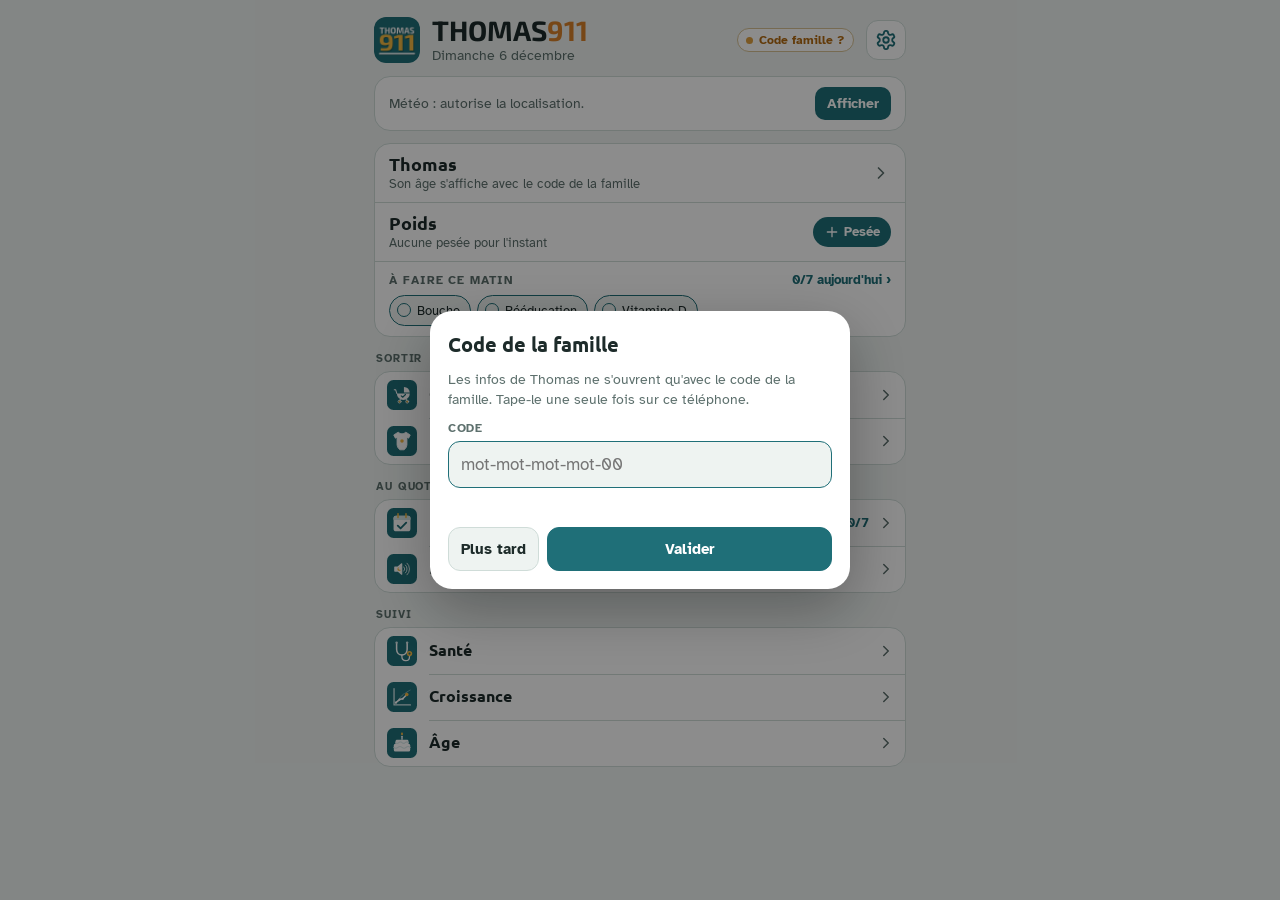
==== commit d5f25cc4: "Tous les écrans plus denses : marges, titres et textes raccourcis - Commun : marges de page et de ca" ====
--- a/index.html
+++ b/index.html
@@ -117,7 +117,6 @@
 
 /* Screens, by kind of moment: one card per moment, one line per screen (its icon, its name, what's worth knowing on the
    right), lines parted by a thin rule that starts after the icons */
-.wrap { gap: 12px; }
 .group { font-size: 0.7rem; font-weight: 700; text-transform: uppercase; letter-spacing: 0.08em; color: var(--muted); margin: 2px 2px -6px; }
 .list { padding: 0; overflow: hidden; }
 .tile { display: flex; align-items: center; gap: 12px; color: inherit; text-decoration: none; padding: 8px 10px 8px 12px; position: relative; transition: background .15s; }
--- a/common.css
+++ b/common.css
@@ -36,17 +36,17 @@
 * { box-sizing: border-box; }
 [hidden] { display: none !important; }
 body { background: var(--bg); color: var(--ink); font-family: var(--font-body); font-size: 15px; }
-.wrap { max-width: 560px; margin: 0 auto; padding: 14px 16px 24px; display: flex; flex-direction: column; gap: 14px; }
-.card { background: var(--surface); border: 1px solid var(--line); border-radius: 18px; padding: 16px; }
+.wrap { max-width: 560px; margin: 0 auto; padding: 12px 14px 20px; display: flex; flex-direction: column; gap: 12px; }
+.card { background: var(--surface); border: 1px solid var(--line); border-radius: 16px; padding: 13px 14px; }
 .label { font-size: 0.72rem; font-weight: 700; text-transform: uppercase; letter-spacing: 0.08em; color: var(--muted); }
 svg.i { width: 24px; height: 24px; flex: none; fill: none; stroke: currentColor; stroke-width: 2; stroke-linecap: round; stroke-linejoin: round; }
 
 /* Page header with a back button (sub-pages) */
 .top { display: flex; align-items: center; gap: 10px; }
-.top h1 { font-family: var(--font-display); font-weight: 500; font-size: 1.3rem; margin: 0; line-height: 1.15; }
-.back { display: inline-flex; align-items: center; justify-content: center; width: 40px; height: 40px; border-radius: 12px;
+.top h1 { font-family: var(--font-display); font-weight: 500; font-size: 1.2rem; margin: 0; line-height: 1.15; }
+.back { display: inline-flex; align-items: center; justify-content: center; width: 36px; height: 36px; border-radius: 11px;
   color: var(--accent); background: var(--surface); border: 1px solid var(--line); text-decoration: none; flex: none; }
-.back svg { width: 22px; height: 22px; }
+.back svg { width: 20px; height: 20px; }
 
 /* Sync status, at the right of the page header */
 .sync-pill { margin-left: auto; flex: none; display: inline-flex; align-items: center; gap: 6px; font-size: 0.75rem; font-weight: 700;
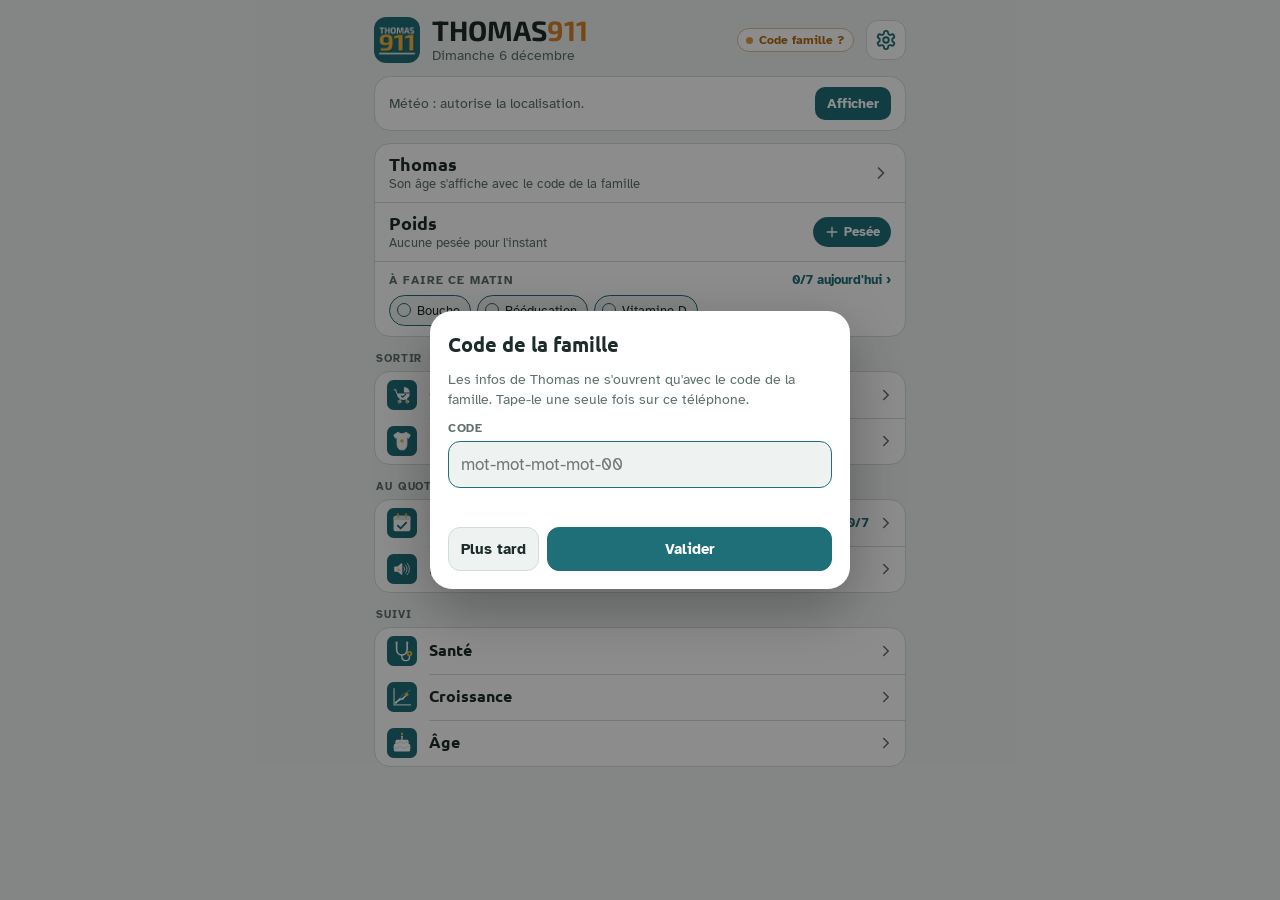
==== commit 07868ed1: "Réglages : thème clair, sombre ou comme le téléphone Nouvelle carte « Affichage » (avec la checklist" ====
--- a/index.html
+++ b/index.html
@@ -38,6 +38,7 @@
 <link rel="apple-touch-startup-image" media="(device-width: 375px) and (device-height: 667px) and (-webkit-device-pixel-ratio: 2) and (orientation: portrait) and (prefers-color-scheme: light)" href="splash/splash-375x667@2-light.png">
 <link rel="apple-touch-startup-image" media="(device-width: 375px) and (device-height: 667px) and (-webkit-device-pixel-ratio: 2) and (orientation: portrait) and (prefers-color-scheme: dark)" href="splash/splash-375x667@2-dark.png">
 <link rel="stylesheet" href="common.css">
+<script src="theme.js"></script>
 <title>THOMAS911</title>
 <style>
 .brand { display: flex; align-items: center; gap: 12px; padding-top: 4px; }
@@ -131,6 +132,7 @@
 .tile:active { background: color-mix(in srgb, var(--accent) 12%, transparent); }
 .now .sub b.late { color: #b36b12; }
 @media (prefers-color-scheme: dark) { :root:not([data-theme="light"]) .now .sub b.late { color: #f0b860; } }
+:root[data-theme="dark"] .now .sub b.late { color: #f0b860; }
 </style>
 </head>
 <body>
--- a/common.css
+++ b/common.css
@@ -60,6 +60,7 @@
 .sync-pill.lock::before { background: #e0a040; }
 @keyframes blink { 50% { opacity: .3; } }
 @media (prefers-color-scheme: dark) { :root:not([data-theme="light"]) .sync-pill.off, :root:not([data-theme="light"]) .sync-pill.wait, :root:not([data-theme="light"]) .sync-pill.lock { color: #f0b860; } }
+:root[data-theme="dark"] .sync-pill.off, :root[data-theme="dark"] .sync-pill.wait, :root[data-theme="dark"] .sync-pill.lock { color: #f0b860; }
 
 /* Moving between screens: a short cross-fade instead of a blank reload (Chrome, Safari 18+) */
 @view-transition { navigation: auto; }
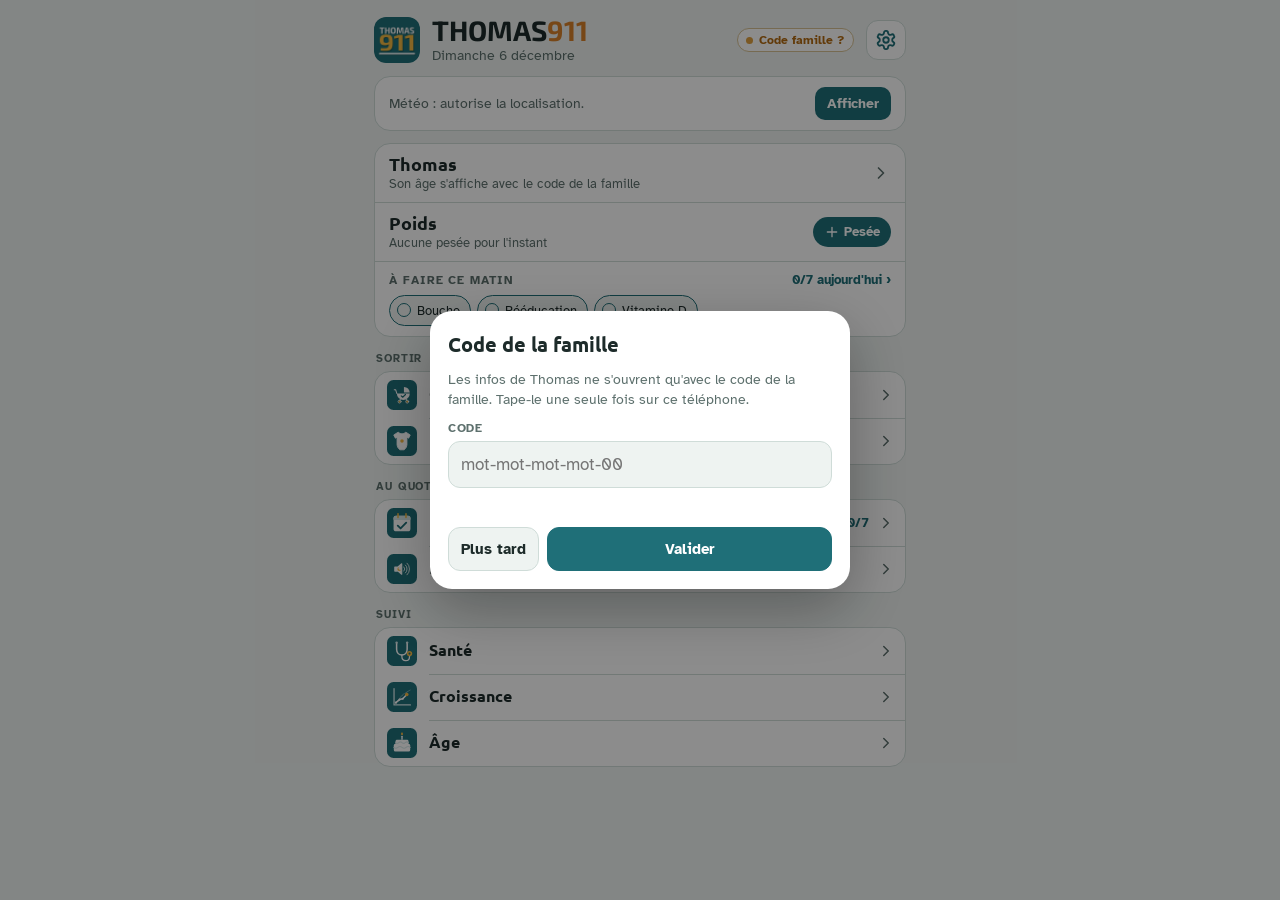
==== commit ef30798d: "Habitudes : couper les ongles (tous les 10 jours, à partir de 6 semaines) - Nouvelle habitude « Ongl" ====
--- a/index.html
+++ b/index.html
@@ -53,6 +53,33 @@
   color: var(--accent); background: var(--surface); border: 1px solid var(--line); }
 .gear svg { width: 22px; height: 22px; }
 
+/* An appointment today: the first thing on the screen, with how long until it and the way there; then its report */
+.rdv-top { display: flex; flex-direction: column; gap: 12px; }
+.rdv-top[hidden] { display: none; }
+.rdv-now { padding: 0; overflow: hidden; border: 2px solid var(--accent); }
+.rdv-now .main { display: flex; align-items: center; gap: 12px; color: inherit; text-decoration: none; padding: 12px 14px 10px; }
+.rdv-now .clock { flex: none; min-width: 74px; text-align: center; padding: 7px 8px; border-radius: 12px; background: var(--accent); color: var(--accent-ink); }
+.rdv-now .clock b { display: block; font-family: var(--font-display); font-weight: 800; font-size: 1.35rem; line-height: 1.05; font-variant-numeric: tabular-nums; white-space: nowrap; }
+.rdv-now .clock span { display: block; font-size: 0.78rem; font-weight: 800; margin-top: 2px; white-space: nowrap; font-variant-numeric: tabular-nums; }
+.rdv-now .clock.soon { background: #b36b12; color: #fff; }
+.rdv-now .txt { flex: 1; min-width: 0; }
+.rdv-now .kick { display: block; font-size: 0.7rem; font-weight: 700; text-transform: uppercase; letter-spacing: 0.08em; color: var(--accent); }
+.rdv-now .ttl { display: block; font-family: var(--font-display); font-weight: 800; font-size: 1.08rem; line-height: 1.2; margin-top: 1px; }
+.rdv-now .sub { display: block; color: var(--muted); font-size: 0.82rem; margin-top: 2px; }
+.rdv-now .go { width: 20px; height: 20px; color: var(--muted); flex: none; }
+.rdv-now .acts { display: flex; gap: 8px; padding: 0 14px 12px; }
+.rdv-now .acts a { flex: 1; display: inline-flex; align-items: center; justify-content: center; gap: 7px; font-weight: 800; font-size: 0.9rem;
+  border-radius: 12px; padding: 10px 12px; text-decoration: none; background: var(--accent); color: var(--accent-ink); }
+.rdv-now .acts a.call { flex: 0 0 auto; background: var(--accent-soft); color: var(--accent); }
+.rdv-now .acts button { font: inherit; font-weight: 800; font-size: 0.85rem; border: 0; border-radius: 12px; padding: 10px 12px; cursor: pointer;
+  background: var(--accent-soft); color: var(--accent); flex: 0 0 auto; }
+.rdv-now .clock.past { background: var(--accent-soft); color: var(--accent); }
+.rdv-now .acts svg { width: 19px; height: 19px; }
+.rdv-now .more { border-top: 1px solid var(--line); padding: 8px 14px; font-size: 0.82rem; color: var(--muted); }
+.rdv-now .more a { color: var(--accent); font-weight: 700; text-decoration: none; }
+@media (prefers-color-scheme: dark) { :root:not([data-theme="light"]) .rdv-now .clock.soon { background: #f0b860; color: #2a1c05; } }
+:root[data-theme="dark"] .rdv-now .clock.soon { background: #f0b860; color: #2a1c05; }
+
 /* Celebration day banner */
 :root { --gold-soft: #fbead2; }
 @media (prefers-color-scheme: dark) { :root:not([data-theme="light"]) { --gold-soft: #3a2e1a; } }
@@ -147,6 +174,8 @@
     <a class="gear" href="reglages.html" aria-label="Réglages"><svg class="i" viewBox="0 0 24 24" aria-hidden="true"><path d="M12.2 2h-.4a2 2 0 0 0-2 2v.2a2 2 0 0 1-1 1.7l-.4.3a2 2 0 0 1-2 0l-.2-.1a2 2 0 0 0-2.7.7l-.2.4a2 2 0 0 0 .7 2.7l.2.1a2 2 0 0 1 1 1.7v.5a2 2 0 0 1-1 1.8l-.2.1a2 2 0 0 0-.7 2.7l.2.4a2 2 0 0 0 2.7.7l.2-.1a2 2 0 0 1 2 0l.4.3a2 2 0 0 1 1 1.7v.2a2 2 0 0 0 2 2h.4a2 2 0 0 0 2-2v-.2a2 2 0 0 1 1-1.7l.4-.3a2 2 0 0 1 2 0l.2.1a2 2 0 0 0 2.7-.7l.2-.4a2 2 0 0 0-.7-2.7l-.2-.1a2 2 0 0 1-1-1.8v-.5a2 2 0 0 1 1-1.7l.2-.1a2 2 0 0 0 .7-2.7l-.2-.4a2 2 0 0 0-2.7-.7l-.2.1a2 2 0 0 1-2 0l-.4-.3a2 2 0 0 1-1-1.7V4a2 2 0 0 0-2-2Z M12 15a3 3 0 1 0 0-6 3 3 0 0 0 0 6Z"/></svg></a>
   </header>
 
+  <div class="rdv-top" id="rdvTop" hidden></div>
+
   <a class="card fete" id="fete" href="age.html#fete" hidden></a>
 
   <a class="card wx" id="wxCard" href="meteo.html" aria-live="polite">
@@ -209,6 +238,7 @@
 <script src="sync.js"></script>
 <script src="weather.js"></script>
 <script src="habits.js"></script>
+<script src="prefs.js"></script>
 <script src="thomas.js"></script>
 <script src="who-boys.js"></script>
 <script src="growth.js"></script>
@@ -242,13 +272,13 @@
 Growth.onChange(renderWeight);
 
 // Habits of the moment (this slot) and the vitamin D, checkable right here
-const NAMES = { bouche: "Bouche", perinee: "Rééducation", vitd: "Vitamine D", bain: "Bain" };
+const NAMES = { bouche: "Bouche", perinee: "Rééducation", vitd: "Vitamine D", bain: "Bain", ongles: "Ongles" };
 const MOMENT = { matin: "ce matin", midi: "ce midi", soir: "ce soir" };
+// The bath shows on bath night, the nails on their day: how long since the last time only when it's late (in orange)
+const late = (k) => (k === "bain" ? Habits.bathAgo() >= 3 : k === "ongles" ? Habits.nailsAgo() > Habits.nailsEvery() : false);
 function todoLabel(k) {
-  if (k !== "bain") return NAMES[k.split("-")[0]];
-  // It only shows on bath night: how long since the last one only when it's late (3 days and more, in orange)
-  const d = Habits.bathAgo();
-  return d >= 3 ? `Bain<small>${d} j</small>` : "Bain";
+  if (!late(k)) return NAMES[k.split("-")[0]];
+  return `${NAMES[k]}<small>${k === "bain" ? Habits.bathAgo() : Habits.nailsAgo()} j</small>`;
 }
 function renderTodo() {
   const day = Habits.today(), slot = Habits.slotNow(), { done, total } = Habits.progress();
@@ -256,7 +286,7 @@
   $("todoTitle").textContent = `À faire ${MOMENT[slot]}`;
   $("todoCount").textContent = `${done}/${total} aujourd'hui ›`;
   $("habSub").innerHTML = done >= total ? "<b>Fait</b>" : `<b>${done}/${total}</b>`;
-  $("todo").innerHTML = left.map((k) => `<button type="button" data-k="${k}"${k === "bain" && Habits.bathAgo() >= 3 ? ' class="late"' : ""}>${todoLabel(k)}</button>`).join("");
+  $("todo").innerHTML = left.map((k) => `<button type="button" data-k="${k}"${late(k) ? ' class="late"' : ""}>${todoLabel(k)}</button>`).join("");
   $("allDone").hidden = !!left.length;
   $("allDone").innerHTML = `<b>Tout est fait ${MOMENT[slot]}.</b> Bravo !`;
 }
@@ -268,11 +298,67 @@
   setTimeout(() => Habits.set(Habits.today(), b.dataset.k, true), 650); // re-renders without it
 });
 Habits.onChange(renderTodo);
-
-// Health (sante.js): what's going on, the next doses, an appointment soon
+// The nails' rhythm and the date of birth come with the shared settings (prefs.js)
+Prefs.on("ongles_jours", renderTodo); Prefs.on("famille", renderTodo);
+
+// ---------- Appointments at the top ----------
+// Today's next one, from midnight until 10 min after it starts: its time, how long until it, the way there by car, a call.
+// Then its report is due: dictate it, or say none is needed (who said so goes into the report). Until it's done, 48 h at most.
+const CAR = '<svg class="i" viewBox="0 0 24 24" aria-hidden="true"><path d="M3.5 16.5V13l2-5.2A2 2 0 0 1 7.4 6.5h9.2a2 2 0 0 1 1.9 1.3l2 5.2v3.5a1 1 0 0 1-1 1h-1.5a1 1 0 0 1-1-1v-1h-10v1a1 1 0 0 1-1 1H4.5a1 1 0 0 1-1-1Z"/><path d="M3.5 13h17M7 10.5h10"/></svg>';
+const PHONE = '<svg class="i" viewBox="0 0 24 24" aria-hidden="true"><path d="M6.5 3.5h3l1.5 4-2 1.5a11 11 0 0 0 6 6l1.5-2 4 1.5v3a2 2 0 0 1-2 2A16.5 16.5 0 0 1 4.5 5.5a2 2 0 0 1 2-2Z"/></svg>';
+const MIC = '<svg class="i" viewBox="0 0 24 24" aria-hidden="true"><rect x="9" y="3" width="6" height="11" rx="3"/><path d="M5 11a7 7 0 0 0 14 0M12 18v3"/></svg>';
+const GO = '<svg class="i go" viewBox="0 0 24 24" aria-hidden="true"><path d="M9 18l6-6-6-6"/></svg>';
+const todays = (now) => Sante.upcoming(now).filter((r) => Sante.dayOf(Date.parse(r.le), Sante.HERE) === Sante.today() && Date.parse(r.le) > now - 10 * 6e4);
+const untilText = (ms) => (ms > 5 * 6e4 ? `dans ${Sante.ago(ms)}` : "maintenant");
+const bare = (x) => String(x || "").normalize("NFD").replace(/[̀-ͯ]/g, "").toLowerCase();
+// With whom; what for: the reason, unless it only repeats who (a calendar title like "Julie Tremblay, Ostéopathe"), else the
+// kind; where
+function about(r) {
+  const p = Sante.proOf(r), who = p && !Sante.isPlace(p) ? Sante.proLabel(p) : r.pro || Sante.rdvTitle(r);
+  const what = r.motif && r.motif !== who && !(p && bare(r.motif).includes(bare(p.nom))) ? r.motif : Sante.rdvType(r.type, true);
+  return { p, who, what, place: (r.lieu || (p ? Sante.proPlace(p) : "")).replace(/\s*\n\s*/g, ", ") };
+}
+function nextCard(list, now) {
+  const r = list[0], t = Date.parse(r.le), left = t - now, { p, who, what, place } = about(r);
+  // The way there: the address in the address book if there is one (more exact), else the appointment's place
+  const dest = r.type === "telephone" ? "" : ((p && p.adresse) || place);
+  const tel = p ? Sante.telLink(p.telephone) : "";
+  const others = list.slice(1).map((x) => `${esc(Sante.rdvTitle(x))} à ${Sante.fmtTime(Date.parse(x.le), x.fuseau)}`);
+  return `<section class="card rdv-now" aria-label="Rendez-vous aujourd'hui"><a class="main" href="sante.html#r/${r.id}">
+      <span class="clock${left < 60 * 6e4 ? " soon" : ""}"><b>${Sante.fmtTime(t, r.fuseau)}</b><span>${untilText(left)}</span></span>
+      <span class="txt"><span class="kick">Rendez-vous aujourd'hui</span><span class="ttl">${esc(who)}</span>
+        <span class="sub">${esc([what, place].filter(Boolean).join(" · "))}</span></span>${GO}</a>`
+    + (dest || tel ? `<div class="acts">${dest ? `<a href="https://www.google.com/maps/dir/?api=1&destination=${encodeURIComponent(dest)}&travelmode=driving" target="_blank" rel="noopener">${CAR}Itinéraire en voiture</a>` : ""}`
+      + `${tel ? `<a class="call" href="${tel}" aria-label="Appeler ${esc(who)}">${PHONE}Appeler</a>` : ""}</div>` : "")
+    + (others.length ? `<div class="more">Aussi aujourd'hui : ${others.join(", ")}</div>` : "") + `</section>`;
+}
+function reportCard(r) {
+  const t = Date.parse(r.le), rel = Sante.relDay(Sante.dayOf(t, Sante.HERE)), { who, what } = about(r);
+  return `<section class="card rdv-now" aria-label="Compte rendu attendu"><a class="main" href="sante.html#r/${r.id}">
+      <span class="clock past"><b>${Sante.fmtTime(t, r.fuseau)}</b><span>${esc(rel)}</span></span>
+      <span class="txt"><span class="kick">Compte rendu attendu</span><span class="ttl">${esc(who)}</span>
+        <span class="sub">${esc(what)}</span></span>${GO}</a>
+    <div class="acts"><a href="sante.html#cr/${r.id}" data-buzz>${MIC}Dicter le compte rendu</a><button type="button" data-none="${r.id}" data-buzz>Pas nécessaire</button></div></section>`;
+}
+function renderRdvTop() {
+  const now = Date.now(), list = todays(now), due = Sante.reportDue(now).slice(0, 3), box = $("rdvTop");
+  box.hidden = !list.length && !due.length;
+  // The most pressing first: the next one if it is within the hour, else the reports waiting
+  const next = list.length ? nextCard(list, now) : "", reports = due.map(reportCard).join("");
+  box.innerHTML = list.length && Date.parse(list[0].le) - now < 60 * 6e4 ? next + reports : reports + next;
+}
+$("rdvTop").addEventListener("click", (e) => {
+  const b = e.target.closest("[data-none]"); if (!b) return;
+  const r = Sante.byId("rdv", b.dataset.none);
+  if (r && confirm("Pas de compte rendu pour ce rendez-vous ? Ton prénom sera noté à sa place.")) Sante.noReport(r);
+});
+setInterval(() => { if (document.visibilityState === "visible") renderRdvTop(); }, 30e3);
+
+// Health (sante.js): what's going on, the next doses, an appointment soon (today's is in the card at the top)
 function renderHealth() {
-  const now = Date.now(), open = Sante.openProblems(), meds = Sante.meds().filter((m) => Sante.isActive(m));
-  const soon = Sante.upcoming(now).filter((r) => Date.parse(r.le) < now + 2 * Sante.DAY);
+  renderRdvTop();
+  const now = Date.now(), open = Sante.openProblems(), meds = Sante.meds().filter((m) => Sante.isActive(m)), shown = todays(now)[0];
+  const soon = Sante.upcoming(now).filter((r) => Date.parse(r.le) < now + 2 * Sante.DAY && r !== shown);
   const at = (t, tz) => { const day = Sante.dayOf(t, tz), rel = Sante.relDay(day); return `${rel === "aujourd'hui" ? "" : `${rel} `}${Sante.fmtTime(t, tz)}`; };
   // The doses due go together ("Doliprane, Tiorfan à donner"), then the next one; medications by their short name
   const next2 = meds.map((m) => [m, Sante.nextDose(m, now)]).filter(([, n]) => n).sort((a, b) => a[1].at - b[1].at);
